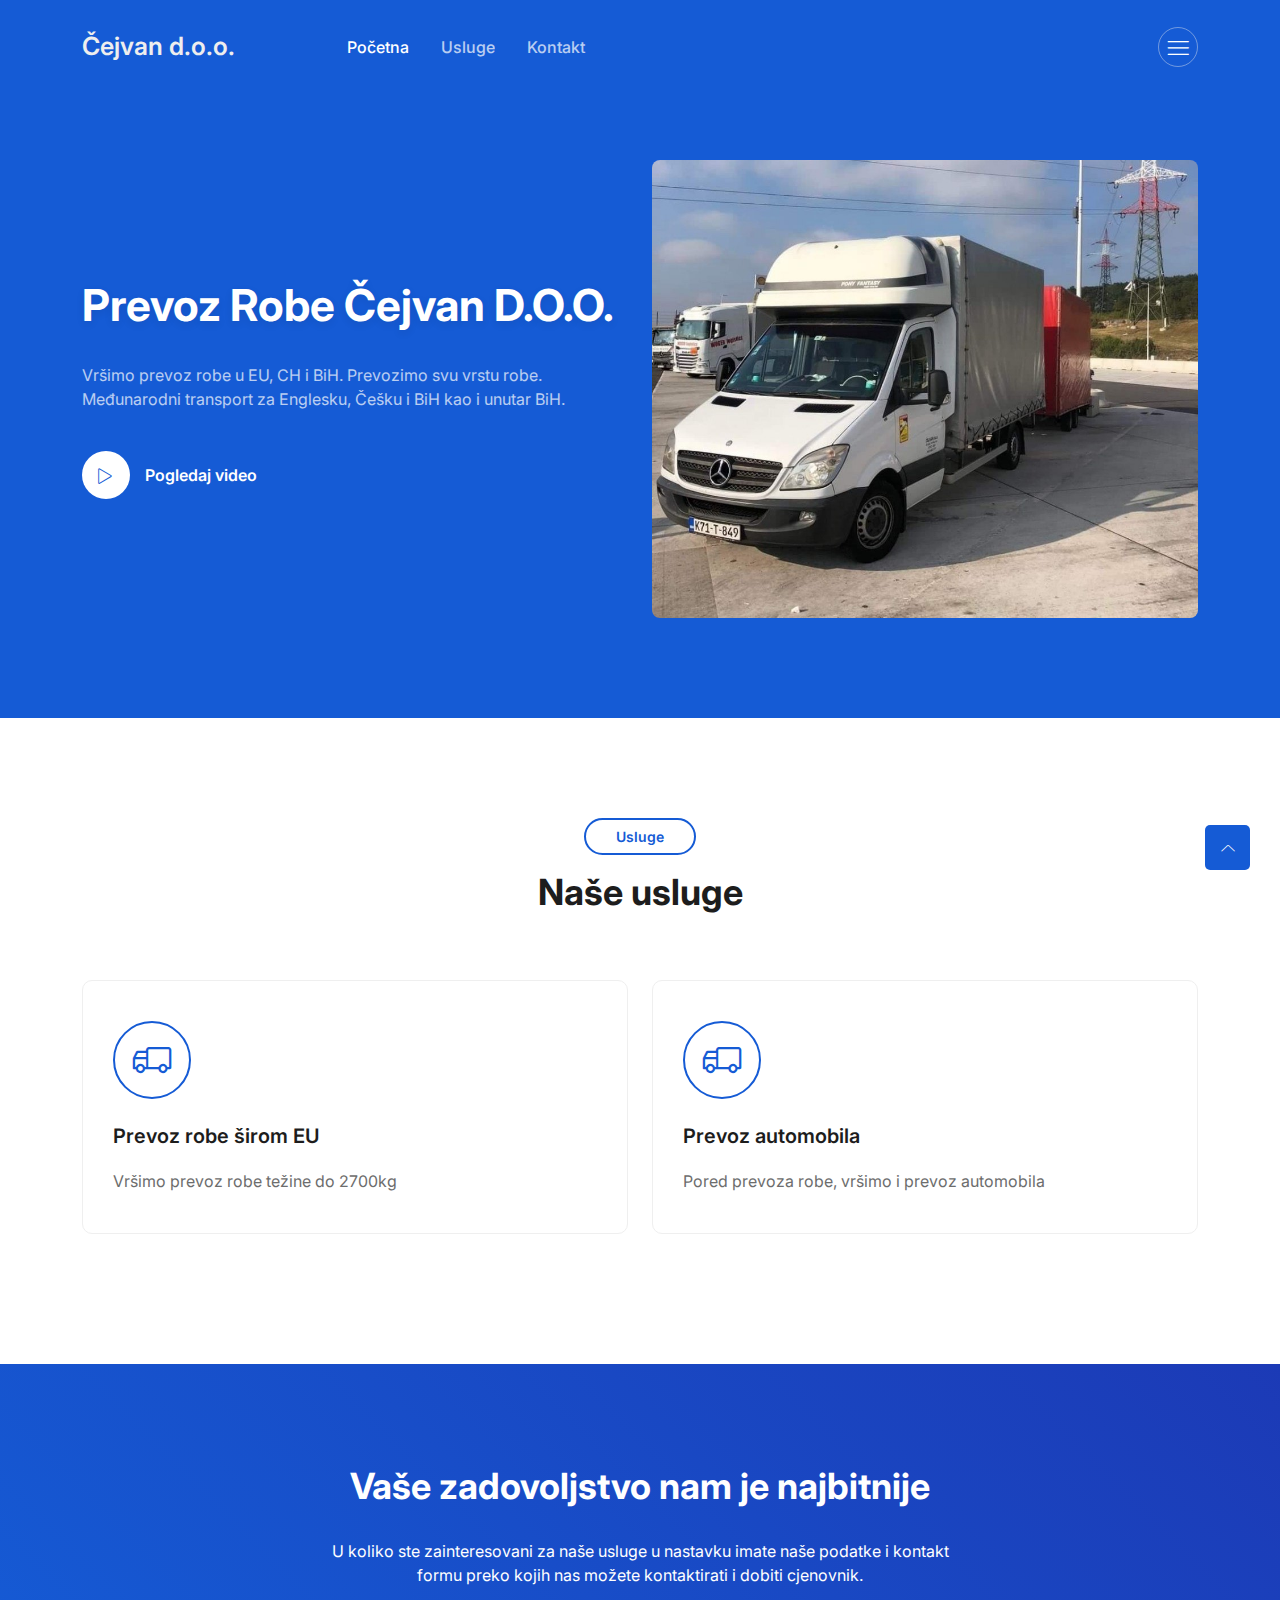
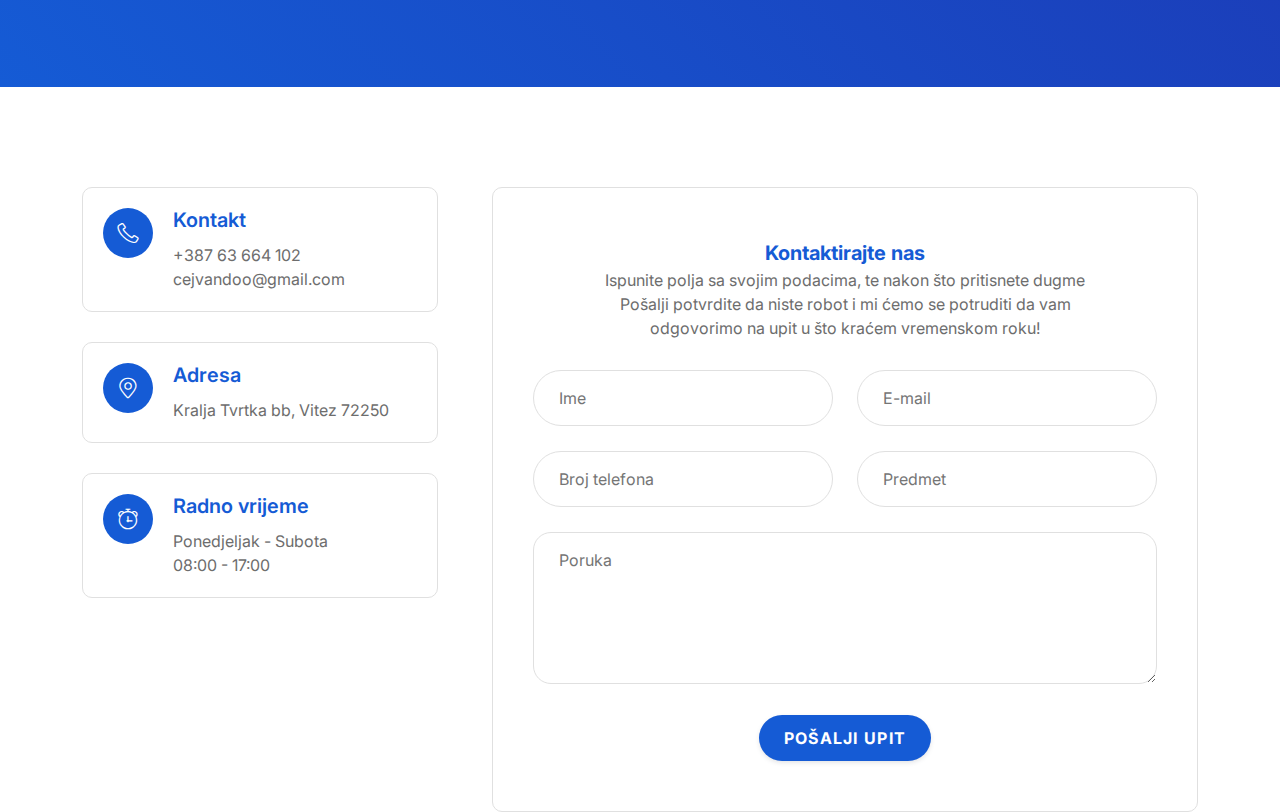
==== cejvandoo/index.html @ 3098b8bb "Cejvandoo" ====
<!DOCTYPE html>
<html lang="en">

<head>
  <!--====== Required meta tags ======-->
  <meta charset="utf-8" />
  <meta http-equiv="x-ua-compatible" content="ie=edge" />
  <meta name="description" content="" />
  <meta name="viewport" content="width=device-width, initial-scale=1, shrink-to-fit=no" />

  <!--====== Title ======-->
  <title>Čejvan d.o.o.</title>

  <!--====== Favicon Icon ======-->
  <link rel="shortcut icon" href="../assets/images/favicon.ico" type="image/svg" />

  <!--====== Bootstrap css ======-->
  <link rel="stylesheet" href="assets/css/bootstrap.min.css" />

  <!--====== Line Icons css ======-->
  <link rel="stylesheet" href="assets/css/lineicons.css" />

  <!--====== Tiny Slider css ======-->
  <link rel="stylesheet" href="assets/css/tiny-slider.css" />

  <!--====== gLightBox css ======-->
  <link rel="stylesheet" href="assets/css/glightbox.min.css" />

  <link rel="stylesheet" href="style.css" />
</head>

<body>

  <!--====== NAVBAR NINE PART START ======-->

  <section class="navbar-area navbar-nine">
    <div class="container">
      <div class="row">
        <div class="col-lg-12">
          <nav class="navbar navbar-expand-lg">
            <a class="navbar-brand" href="index.html">
              <h5>Čejvan d.o.o.</h5>
            </a>
            <button class="navbar-toggler" type="button" data-bs-toggle="collapse" data-bs-target="#navbarNine"
              aria-controls="navbarNine" aria-expanded="false" aria-label="Toggle navigation">
              <span class="toggler-icon"></span>
              <span class="toggler-icon"></span>
              <span class="toggler-icon"></span>
            </button>

            <div class="collapse navbar-collapse sub-menu-bar" id="navbarNine">
              <ul class="navbar-nav me-auto">
                <li class="nav-item">
                  <a class="page-scroll active" href="#hero-area">Početna</a>
                </li>
                <li class="nav-item">
                  <a class="page-scroll" href="#services">Usluge</a>
                </li>
                <li class="nav-item">
                  <a class="page-scroll" href="#contact">Kontakt</a>
                </li>
              </ul>
            </div>

            <div class="navbar-btn d-none d-lg-inline-block">
              <a class="menu-bar" href="#side-menu-left"><i class="lni lni-menu"></i></a>
            </div>
          </nav>
          <!-- navbar -->
        </div>
      </div>
      <!-- row -->
    </div>
    <!-- container -->
  </section>

  <!--====== NAVBAR NINE PART ENDS ======-->

  <!--====== SIDEBAR PART START ======-->

  <div class="sidebar-left">
    <div class="sidebar-close">
      <a class="close" href="#close"><i class="lni lni-close"></i></a>
    </div>
    <div class="sidebar-content">
      <div class="sidebar-logo">
        <a href="index.html"><h5>Čejvan d.o.o.</h5></a>
      </div>
      <p class="text">Vršimo prevoz robe u EU, CH i BiH. Prevozimo svu vrstu robe. Međunarodni transport za Englesku, Češku i BiH kao i unutar BiH.</p>
      <!-- logo -->
      <div class="sidebar-menu">
        <h5 class="menu-title">Brzi linkovi</h5>
        <ul>
          <li><a href="javascript:void(0)">O nama</a></li>
          <li><a href="javascript:void(0)">Kontakt</a></li>
        </ul>
      </div>
      <!-- menu -->
      <div class="sidebar-social align-items-center justify-content-center">
        <h5 class="social-title">Zapratite nas na</h5>
        <ul>
          <li>
            <a href="https://www.instagram.com/ac_prevoz.robe/" target="_blank"><i class="lni lni-instagram-original"></i></a>
          </li>
        </ul>
      </div>
      <!-- sidebar social -->
    </div>
    <!-- content -->
  </div>
  <div class="overlay-left"></div>

  <!--====== SIDEBAR PART ENDS ======-->

  <!-- Start header Area -->
  <section id="hero-area" class="header-area header-eight">
    <div class="container">
      <div class="row align-items-center">
        <div class="col-lg-6 col-md-12 col-12">
          <div class="header-content">
            <h1>Prevoz robe Čejvan d.o.o.</h1>
            <p>
              Vršimo prevoz robe u EU, CH i BiH. Prevozimo svu vrstu robe. Međunarodni transport za Englesku, Češku i BiH kao i unutar BiH.
            </p>
            <div class="button">
              <a href="https://www.youtube.com/watch?v=r44RKWyfcFw&fbclid=IwAR21beSJORalzmzokxDRcGfkZA1AtRTE__l5N4r09HcGS5Y6vOluyouM9EM"
                class="glightbox video-button">
                <span class="btn icon-btn rounded-full">
                  <i class="lni lni-play"></i>
                </span>
                <span class="text">Pogledaj video</span>
              </a>
            </div>
          </div>
        </div>
        <div class="col-lg-6 col-md-12 col-12">
          <div class="header-image">
            <img src="assets/images/header/hero-image.jpg" alt="#" />
          </div>
        </div>
      </div>
    </div>
  </section>
  <!-- End header Area -->

  <!-- ===== service-area start ===== -->
  <section id="services" class="services-area services-eight">
    <!--======  Start Section Title Five ======-->
    <div class="section-title-five">
      <div class="container">
        <div class="row">
          <div class="col-12">
            <div class="content">
              <h6>Usluge</h6>
              <h2 class="fw-bold">Naše usluge</h2>
            </div>
          </div>
        </div>
        <!-- row -->
      </div>
      <!-- container -->
    </div>
    <!--======  End Section Title Five ======-->
    <div class="container">
      <div class="row">
        <div class="col-lg-6 col-md-6">
          <div class="single-services">
            <div class="service-icon">
              <i class="lni lni-delivery"></i>
            </div>
            <div class="service-content">
              <h4>Prevoz robe širom EU</h4>
              <p>
                Vršimo prevoz robe težine do 2700kg
              </p>
            </div>
          </div>
        </div>
        <div class="col-lg-6 col-md-6">
          <div class="single-services">
            <div class="service-icon">
              <i class="lni lni-delivery"></i>
            </div>
            <div class="service-content">
              <h4>Prevoz automobila</h4>
              <p>
                Pored prevoza robe, vršimo i prevoz automobila
              </p>
            </div>
          </div>
        </div>
      </div>
    </div>
  </section>
  <!-- ===== service-area end ===== -->


  

  <!-- Start Cta Area -->
  <section id="call-action" class="call-action">
    <div class="container">
      <div class="row justify-content-center">
        <div class="col-xxl-6 col-xl-7 col-lg-8 col-md-9">
          <div class="inner-content">
            <h2>Vaše zadovoljstvo nam je najbitnije</h2>
            <p>
              U koliko ste zainteresovani za naše usluge u nastavku imate naše podatke i kontakt formu preko kojih nas možete kontaktirati i dobiti cjenovnik.
            </p>
          </div>
        </div>
      </div>
    </div>
  </section>
  <!-- End Cta Area -->

  <!-- ========================= contact-section start ========================= -->
  <section id="contact" class="contact-section">
    <div class="container">
      <div class="row">
        <div class="col-xl-4">
          <div class="contact-item-wrapper">
            <div class="row">
              <div class="col-12 col-md-6 col-xl-12">
                <div class="contact-item">
                  <div class="contact-icon">
                    <i class="lni lni-phone"></i>
                  </div>
                  <div class="contact-content">
                    <h4>Kontakt</h4>
                    <p>+387 63 664 102</p>
                    <p>cejvandoo@gmail.com</p>
                  </div>
                </div>
              </div>
              <div class="col-12 col-md-6 col-xl-12">
                <div class="contact-item">
                  <div class="contact-icon">
                    <i class="lni lni-map-marker"></i>
                  </div>
                  <div class="contact-content">
                    <h4>Adresa</h4>
                    <p>Kralja Tvrtka bb, Vitez 72250</p>
                  </div>
                </div>
              </div>
              <div class="col-12 col-md-6 col-xl-12">
                <div class="contact-item">
                  <div class="contact-icon">
                    <i class="lni lni-alarm-clock"></i>
                  </div>
                  <div class="contact-content">
                    <h4>Radno vrijeme</h4>
                    <p>Ponedjeljak - Subota</p>
                    <p>08:00 - 17:00</p>
                  </div>
                </div>
              </div>
            </div>
          </div>
        </div>
        <div class="col-xl-8">
          <div class="contact-form-wrapper">
            <div class="row">
              <div class="col-xl-10 col-lg-8 mx-auto">
                <div class="section-title text-center">
                  <span> Kontaktirajte nas </span>
                  <p>
                    Ispunite polja sa svojim podacima, te nakon što pritisnete dugme Pošalji potvrdite da niste robot i mi ćemo se potruditi da vam odgovorimo na upit u što kraćem vremenskom roku!
                  </p>
                </div>
              </div>
            </div>
            <form action="https://formsubmit.co/983ab5e3028e8386e00c2a982f22e853" method="POST" class="contact-form">
              <div class="row">
                <div class="col-md-6">
                  <input type="text" name="name" id="name" placeholder="Ime" required />
                </div>
                <div class="col-md-6">
                  <input type="email" name="email" id="email" placeholder="E-mail" required />
                </div>
              </div>
              <div class="row">
                <div class="col-md-6">
                  <input type="text" name="phone" id="phone" placeholder="Broj telefona" required />
                </div>
                <div class="col-md-6">
                  <input type="text" name="subject" id="email" placeholder="Predmet" required />
                </div>
              </div>
              <div class="row">
                <div class="col-12">
                  <textarea name="message" id="message" placeholder="Poruka" rows="5"></textarea>
                </div>
              </div>
              <div class="row">
                <div class="col-12">
                  <div class="button text-center rounded-buttons">
                    <button type="submit" class="btn primary-btn rounded-full">
                      Pošalji upit
                    </button>
                  </div>
                </div>
              </div>
            </form>
          </div>
        </div>
      </div>
    </div>
  </section>
  <!-- ========================= contact-section end ========================= -->

  <!-- ========================= map-section end ========================= -->
  <section class="map-section map-style-9">
    <div class="map-container">
      <object style="border:0; height: 500px; width: 100%;"
        data="https://www.google.com/maps/embed?pb=!1m18!1m12!1m3!1d2862.5549731107235!2d17.789233215476276!3d44.15441977910735!2m3!1f0!2f0!3f0!3m2!1i1024!2i768!4f13.1!3m3!1m2!1s0x475f032f245ab307%3A0xf667c0c61ab6cba9!2sKralja%20Tvrtka%2C%20Vitez!5e0!3m2!1sbs!2sba!4v1673797426252!5m2!1sbs!2sba"></object>
    </div>
    </div>
  </section>
  <!-- ========================= map-section end ========================= -->

  

	

  <a href="#" class="scroll-top btn-hover">
    <i class="lni lni-chevron-up"></i>
  </a>

  <!--====== js ======-->
  <script src="assets/js/bootstrap.bundle.min.js"></script>
  <script src="assets/js/glightbox.min.js"></script>
  <script src="assets/js/main.js"></script>
  <script src="assets/js/tiny-slider.js"></script>

  <script>

    //===== close navbar-collapse when a  clicked
    let navbarTogglerNine = document.querySelector(
      ".navbar-nine .navbar-toggler"
    );
    navbarTogglerNine.addEventListener("click", function () {
      navbarTogglerNine.classList.toggle("active");
    });

    // ==== left sidebar toggle
    let sidebarLeft = document.querySelector(".sidebar-left");
    let overlayLeft = document.querySelector(".overlay-left");
    let sidebarClose = document.querySelector(".sidebar-close .close");

    overlayLeft.addEventListener("click", function () {
      sidebarLeft.classList.toggle("open");
      overlayLeft.classList.toggle("open");
    });
    sidebarClose.addEventListener("click", function () {
      sidebarLeft.classList.remove("open");
      overlayLeft.classList.remove("open");
    });

    // ===== navbar nine sideMenu
    let sideMenuLeftNine = document.querySelector(".navbar-nine .menu-bar");

    sideMenuLeftNine.addEventListener("click", function () {
      sidebarLeft.classList.add("open");
      overlayLeft.classList.add("open");
    });

    //========= glightbox
    GLightbox({
      'href': 'https://www.youtube.com/watch?v=VBwgScrkOQI',
      'type': 'video',
      'source': 'youtube', //vimeo, youtube or local
      'width': 900,
      'autoplayVideos': true,
    });

  </script>
</body>

</html>
---- cejvandoo/assets/css/tiny-slider.css ----
.tns-outer{padding:0 !important}.tns-outer [hidden]{display:none !important}.tns-outer [aria-controls],.tns-outer [data-action]{cursor:pointer}.tns-slider{-webkit-transition:all 0s;-moz-transition:all 0s;transition:all 0s}.tns-slider>.tns-item{-webkit-box-sizing:border-box;-moz-box-sizing:border-box;box-sizing:border-box}.tns-horizontal.tns-subpixel{white-space:nowrap}.tns-horizontal.tns-subpixel>.tns-item{display:inline-block;vertical-align:top;white-space:normal}.tns-horizontal.tns-no-subpixel:after{content:'';display:table;clear:both}.tns-horizontal.tns-no-subpixel>.tns-item{float:left}.tns-horizontal.tns-carousel.tns-no-subpixel>.tns-item{margin-right:-100%}.tns-no-calc{position:relative;left:0}.tns-gallery{position:relative;left:0;min-height:1px}.tns-gallery>.tns-item{position:absolute;left:-100%;-webkit-transition:transform 0s, opacity 0s;-moz-transition:transform 0s, opacity 0s;transition:transform 0s, opacity 0s}.tns-gallery>.tns-slide-active{position:relative;left:auto !important}.tns-gallery>.tns-moving{-webkit-transition:all 0.25s;-moz-transition:all 0.25s;transition:all 0.25s}.tns-autowidth{display:inline-block}.tns-lazy-img{-webkit-transition:opacity 0.6s;-moz-transition:opacity 0.6s;transition:opacity 0.6s;opacity:0.6}.tns-lazy-img.tns-complete{opacity:1}.tns-ah{-webkit-transition:height 0s;-moz-transition:height 0s;transition:height 0s}.tns-ovh{overflow:hidden}.tns-visually-hidden{position:absolute;left:-10000em}.tns-transparent{opacity:0;visibility:hidden}.tns-fadeIn{opacity:1;filter:alpha(opacity=100);z-index:0}.tns-normal,.tns-fadeOut{opacity:0;filter:alpha(opacity=0);z-index:-1}.tns-vpfix{white-space:nowrap}.tns-vpfix>div,.tns-vpfix>li{display:inline-block}.tns-t-subp2{margin:0 auto;width:310px;position:relative;height:10px;overflow:hidden}.tns-t-ct{width:2333.3333333%;width:-webkit-calc(100% * 70 / 3);width:-moz-calc(100% * 70 / 3);width:calc(100% * 70 / 3);position:absolute;right:0}.tns-t-ct:after{content:'';display:table;clear:both}.tns-t-ct>div{width:1.4285714%;width:-webkit-calc(100% / 70);width:-moz-calc(100% / 70);width:calc(100% / 70);height:10px;float:left}

/*# sourceMappingURL=sourcemaps/tiny-slider.css.map */
---- cejvandoo/style.css ----
@import url("https://fonts.googleapis.com/css2?family=Inter:wght@200;300;400;500;600;700;800;900&display=swap");
/*===========================
  COMMON css 
===========================*/
:root {
  --font-family: "Inter", sans-serif;
  --primary: #155bd5;
  --primary-dark: #1c3ab6;
  --primary-light: #e2f1ff;
  --accent: #00d4d7;
  --accent-dark: #00bac1;
  --accent-light: #dff9f8;
  --success: #13d527;
  --success-dark: #00ae11;
  --success-light: #eafbe7;
  --secondary: #8f15d5;
  --secondary-dark: #6013c7;
  --secondary-light: #f4e5fa;
  --info: #15b2d5;
  --info-dark: #0f8ca8;
  --info-light: #e0f5fa;
  --caution: #dbbb25;
  --caution-dark: #d58f15;
  --caution-light: #fbf9e4;
  --error: #e6185e;
  --error-dark: #bf1257;
  --error-light: #fce4eb;
  --black: #1d1d1d;
  --dark-1: #2d2d2d;
  --dark-2: #4d4d4d;
  --dark-3: #6d6d6d;
  --gray-1: #8d8d8d;
  --gray-2: #adadad;
  --gray-3: #cdcdcd;
  --gray-4: #e0e0e0;
  --light-1: #efefef;
  --light-2: #f5f5f5;
  --light-3: #fafafa;
  --white: #ffffff;
  --gradient-1: linear-gradient(180deg, #155bd5 0%, #1c3ab6 100%);
  --gradient-2: linear-gradient(180deg, #155bd5 13.02%, #00d4d7 85.42%);
  --gradient-3: linear-gradient(180deg, #155bd5 0%, #8f15d5 100%);
  --gradient-4: linear-gradient(180deg, #155bd5 0%, #13d527 100%);
  --gradient-5: linear-gradient(180deg, #155bd5 0%, #15bbd5 100%);
  --gradient-6: linear-gradient(180deg, #155bd5 0%, #dbbb25 100%);
  --gradient-7: linear-gradient(180deg, #155bd5 0%, #e6185e 100%);
  --gradient-8: linear-gradient(180deg, #1c3ab6 0%, #00bac1 100%);
  --gradient-9: linear-gradient(180deg, #00d4d7 13.02%, #155bd5 85.42%);
  --shadow-1: 0px 0px 1px rgba(40, 41, 61, 0.08),
    0px 0.5px 2px rgba(96, 97, 112, 0.16);
  --shadow-2: 0px 0px 1px rgba(40, 41, 61, 0.04),
    0px 2px 4px rgba(96, 97, 112, 0.16);
  --shadow-3: 0px 0px 2px rgba(40, 41, 61, 0.04),
    0px 4px 8px rgba(96, 97, 112, 0.16);
  --shadow-4: 0px 2px 4px rgba(40, 41, 61, 0.04),
    0px 8px 16px rgba(96, 97, 112, 0.16);
  --shadow-5: 0px 2px 8px rgba(40, 41, 61, 0.04),
    0px 16px 24px rgba(96, 97, 112, 0.16);
  --shadow-6: 0px 2px 8px rgba(40, 41, 61, 0.08),
    0px 20px 32px rgba(96, 97, 112, 0.24);
}

body {
  font-family: var(--font-family);
  color: var(--black);
  font-size: 16px;
}
@media (max-width: 991px) {
  body {
    font-size: 14px;
  }
}

img {
  max-width: 100%;
}

a {
  display: inline-block;
}

a,
button,
a:hover,
a:focus,
input:focus,
textarea:focus,
button:focus {
  text-decoration: none;
  outline: none;
}

ul,
ol {
  margin: 0px;
  padding: 0px;
  list-style-type: none;
}

h1,
h2,
h3,
h4,
h5,
h6 {
  font-weight: 600;
  color: var(--black);
  margin: 0px;
}

h1,
.h1 {
  font-size: 2.75em;
  line-height: 1.25;
}

h2,
.h2 {
  font-size: 2.25em;
  line-height: 1.25;
}

h3,
.h3 {
  font-size: 1.75em;
  line-height: 1.25;
}

h4,
.h4 {
  font-size: 1.5em;
  line-height: 1.25;
}

h5,
.h5 {
  font-size: 1.25em;
  line-height: 1.25;
}

h6,
.h6 {
  font-size: 0.875em;
  line-height: 1.25;
}

.display-1 {
  font-size: 5.5em;
  line-height: 1.25;
}

.display-2 {
  font-size: 4.75em;
  line-height: 1.25;
}

.display-3 {
  font-size: 4em;
  line-height: 1.25;
}

.display-4 {
  font-size: 3.25em;
  line-height: 1.25;
}

p {
  font-size: 1em;
  font-weight: 400;
  line-height: 1.5;
  color: var(--dark-3);
  margin: 0px;
}

.text-small {
  font-size: 0.875em;
  line-height: 1.5;
}

.text-lg {
  font-size: 1.15em;
  line-height: 1.5;
}

.bg_cover {
  background-repeat: no-repeat;
  background-size: cover;
  background-position: center;
}

@media (max-width: 767px) {
  .container {
    padding-left: 20px;
    padding-right: 20px;
  }
}

.btn {
  font-weight: bold;
  font-size: 16px;
  line-height: 20px;
  text-align: center;
  letter-spacing: 0.08em;
  text-transform: uppercase;
  padding: 12px 24px;
  border-radius: 4px;
  border: 1px solid transparent;
}
.btn:hover {
  color: inherit;
}
.btn:focus {
  box-shadow: none;
  outline: none;
}
.btn.btn-lg {
  font-size: 1.15em;
  padding: 16px 24px;
}
.btn.btn-sm {
  padding: 8px 16px;
}
.btn.square {
  border-radius: 0px;
}
.btn.semi-rounded {
  border-radius: 12px;
}
.btn.rounded-full {
  border-radius: 50px;
}
.btn.icon-left span,
.btn.icon-left i {
  margin-right: 8px;
}
.btn.icon-right span,
.btn.icon-right i {
  margin-left: 8px;
}
.btn.icon-btn {
  width: 48px;
  height: 48px;
  padding: 0;
  line-height: 48px;
}
.btn.icon-btn.btn-lg {
  width: 56px;
  height: 56px;
  line-height: 56px;
}
.btn.icon-btn.btn-sm {
  width: 40px;
  height: 40px;
  line-height: 40px;
}


/* ===== Buttons Css ===== */
.primary-btn {
  background: var(--primary);
  color: var(--white);
  box-shadow: var(--shadow-2);
}
.active.primary-btn, .primary-btn:hover, .primary-btn:focus {
  background: var(--primary-dark);
  color: var(--white);
  box-shadow: var(--shadow-4);
}
.deactive.primary-btn {
  background: var(--gray-4);
  color: var(--dark-3);
  pointer-events: none;
}

.primary-btn-outline {
  border-color: var(--primary);
  color: var(--primary);
}
.active.primary-btn-outline, .primary-btn-outline:hover, .primary-btn-outline:focus {
  background: var(--primary-dark);
  color: var(--white);
}
.deactive.primary-btn-outline {
  color: var(--dark-3);
  border-color: var(--gray-4);
  pointer-events: none;
}


/* One Click Scrool Top Button*/
.scroll-top {
  width: 45px;
  height: 45px;
  line-height: 45px;
  background: var(--primary);
  display: -webkit-box;
  display: -ms-flexbox;
  display: flex;
  -webkit-box-pack: center;
      -ms-flex-pack: center;
          justify-content: center;
  -webkit-box-align: center;
      -ms-flex-align: center;
          align-items: center;
  font-size: 14px;
  color: #fff !important;
  border-radius: 0;
  position: fixed;
  bottom: 30px;
  right: 30px;
  z-index: 9;
  cursor: pointer;
  -webkit-transition: all .3s ease-out 0s;
  transition: all .3s ease-out 0s;
  border-radius: 5px;
}

.scroll-top:hover {
  -webkit-box-shadow: 0 1rem 3rem rgba(35, 38, 45, 0.15) !important;
  box-shadow: 0 1rem 3rem rgba(35, 38, 45, 0.15) !important;
  -webkit-transform: translate3d(0, -5px, 0);
  transform: translate3d(0, -5px, 0);
  background-color: var(--dark-1);
}

/*===========================
  Section Title Five CSS
===========================*/
.section-title-five {
  text-align: center;
  max-width: 550px;
  margin: auto;
  margin-bottom: 50px;
  position: relative;
  z-index: 5;
}
@media only screen and (min-width: 768px) and (max-width: 991px) {
  .section-title-five {
    margin-bottom: 45px;
  }
}
@media (max-width: 767px) {
  .section-title-five {
    margin-bottom: 35px;
  }
}
.section-title-five h6 {
  font-weight: 600;
  display: inline-block;
  margin-bottom: 15px;
  color: var(--primary);
  border: 2px solid var(--primary);
  border-radius: 30px;
  padding: 8px 30px;
}
.section-title-five h2 {
  margin-bottom: 15px;
}
@media only screen and (min-width: 768px) and (max-width: 991px) {
  .section-title-five h2 {
    font-size: 2rem;
    line-height: 2.8rem;
  }
}
@media (max-width: 767px) {
  .section-title-five h2 {
    font-size: 1.5rem;
    line-height: 1.9rem;
  }
}
.section-title-five p {
  color: var(--dark-3);
}

.made-in-ayroui{
  position: fixed;
  left: 5px;
  bottom: 5px;
  z-index: 999;
  -webkit-transition: all 0.4s ease;
  -moz-transition: all 0.4s ease;
  transition: all 0.4s ease;
}
.made-in-ayroui:hover{
  transform: translateY(-5px);
}


/*===========================
  NAVBAR css 
===========================*/
.navbar-toggler:focus {
  box-shadow: none;
}

.mb-100 {
  margin-bottom: 100px;
}

/*===== NAVBAR NINE =====*/
.navbar-area.navbar-nine {
  background: var(--primary);
  padding: 10px 0;
  position: absolute;
  left: 0;
  top: 0;
  width: 100%;
  z-index: 9;
}
.sticky {
  position: fixed !important;
  z-index:99 !important;
  -webkit-transition: all 0.3s ease-out 0s;
  transition: all 0.3s ease-out 0s;
  top: 0;
  width: 100%;
}
@media only screen and (min-width: 768px) and (max-width: 991px), (max-width: 767px) {
  .navbar-area.navbar-nine {
    padding: 10px 0;
  }
}
.navbar-area.navbar-nine .navbar-brand h5{
  margin: 0;
  color:rgba(238, 238, 238, 1)
  
}
.navbar-area.navbar-nine .navbar {
  position: relative;
  padding: 0;
}
.navbar-area.navbar-nine .navbar .navbar-toggler .toggler-icon {
  width: 30px;
  height: 2px;
  background-color: var(--white);
  margin: 5px 0;
  display: block;
  position: relative;
  -webkit-transition: all 0.3s ease-out 0s;
  -moz-transition: all 0.3s ease-out 0s;
  -ms-transition: all 0.3s ease-out 0s;
  -o-transition: all 0.3s ease-out 0s;
  transition: all 0.3s ease-out 0s;
}
.navbar-area.navbar-nine .navbar .navbar-toggler.active .toggler-icon:nth-of-type(1) {
  -webkit-transform: rotate(45deg);
  -moz-transform: rotate(45deg);
  -ms-transform: rotate(45deg);
  -o-transform: rotate(45deg);
  transform: rotate(45deg);
  top: 7px;
}
.navbar-area.navbar-nine .navbar .navbar-toggler.active .toggler-icon:nth-of-type(2) {
  opacity: 0;
}
.navbar-area.navbar-nine .navbar .navbar-toggler.active .toggler-icon:nth-of-type(3) {
  -webkit-transform: rotate(135deg);
  -moz-transform: rotate(135deg);
  -ms-transform: rotate(135deg);
  -o-transform: rotate(135deg);
  transform: rotate(135deg);
  top: -7px;
}
@media only screen and (min-width: 768px) and (max-width: 991px), (max-width: 767px) {
  .navbar-area.navbar-nine .navbar .navbar-collapse {
    position: absolute;
    top: 116%;
    left: 0;
    width: 100%;
    background-color: var(--primary);
    z-index: 8;
    padding: 10px 16px;
  }
}
@media only screen and (min-width: 1200px) and (max-width: 1399px), only screen and (min-width: 1400px) {
  .navbar-area.navbar-nine .navbar .navbar-nav {
    margin-left: 80px;
  }
}
@media only screen and (min-width: 768px) and (max-width: 991px), (max-width: 767px) {
  .navbar-area.navbar-nine .navbar .navbar-nav {
    margin-right: 0;
  }
}
.navbar-area.navbar-nine .navbar .navbar-nav .nav-item {
  position: relative;
}
.navbar-area.navbar-nine .navbar .navbar-nav .nav-item a {
  display: flex;
  align-items: center;
  padding: 11px 16px;
  color: var(--white);
  text-transform: capitalize;
  position: relative;
  border-radius: 5px;
  font-weight: 500;
  -webkit-transition: all 0.3s ease-out 0s;
  -moz-transition: all 0.3s ease-out 0s;
  -ms-transition: all 0.3s ease-out 0s;
  -o-transition: all 0.3s ease-out 0s;
  transition: all 0.3s ease-out 0s;
  margin: 14px 0;
  opacity: 0.7;
}
.navbar-area.navbar-nine .navbar .navbar-nav .nav-item a:hover {
  opacity: 1;
}
@media only screen and (min-width: 768px) and (max-width: 991px), (max-width: 767px) {
  .navbar-area.navbar-nine .navbar .navbar-nav .nav-item a {
    padding: 10px 0;
    display: block;
    border: 0;
    margin: 0;
  }
}
.navbar-area.navbar-nine .navbar .navbar-nav .nav-item a.active {
  opacity: 1;
}
.navbar-area.navbar-nine .navbar .navbar-nav .nav-item a i {
  font-size: 12px;
  font-weight: 700;
  padding-left: 7px;
  -webkit-transition: all 0.3s ease-out 0s;
  -moz-transition: all 0.3s ease-out 0s;
  -ms-transition: all 0.3s ease-out 0s;
  -o-transition: all 0.3s ease-out 0s;
  transition: all 0.3s ease-out 0s;
}
@media only screen and (min-width: 768px) and (max-width: 991px), (max-width: 767px) {
  .navbar-area.navbar-nine .navbar .navbar-nav .nav-item a i {
    position: relative;
    top: -5px;
  }
}
.navbar-area.navbar-nine .navbar .navbar-nav .nav-item .sub-menu {
  position: absolute;
  left: 0;
  top: 130%;
  width: 230px;
  background-color: var(--white);
  border-radius: 5px;
  opacity: 0;
  visibility: hidden;
  -webkit-transition: all 0.3s ease-out 0s;
  -moz-transition: all 0.3s ease-out 0s;
  -ms-transition: all 0.3s ease-out 0s;
  -o-transition: all 0.3s ease-out 0s;
  transition: all 0.3s ease-out 0s;
  z-index: 99;
  box-shadow: 0 2px 6px 0 rgba(0, 0, 0, 0.16);
  padding: 10px;
}
@media only screen and (min-width: 768px) and (max-width: 991px), (max-width: 767px) {
  .navbar-area.navbar-nine .navbar .navbar-nav .nav-item .sub-menu {
    position: relative !important;
    width: 100% !important;
    left: 0 !important;
    top: auto !important;
    opacity: 1 !important;
    visibility: visible !important;
    right: auto;
    -webkit-transform: translateX(0%);
    -moz-transform: translateX(0%);
    -ms-transform: translateX(0%);
    -o-transform: translateX(0%);
    transform: translateX(0%);
    -webkit-transition: all none ease-out 0s;
    -moz-transition: all none ease-out 0s;
    -ms-transition: all none ease-out 0s;
    -o-transition: all none ease-out 0s;
    transition: all none ease-out 0s;
    box-shadow: none;
    text-align: left;
    border-top: 0;
    height: 0;
  }
}
.navbar-area.navbar-nine .navbar .navbar-nav .nav-item .sub-menu.collapse:not(.show) {
  height: auto;
  display: block;
}
@media only screen and (min-width: 768px) and (max-width: 991px), (max-width: 767px) {
  .navbar-area.navbar-nine .navbar .navbar-nav .nav-item .sub-menu.collapse:not(.show) {
    height: 0;
    display: none;
  }
}
@media only screen and (min-width: 768px) and (max-width: 991px), (max-width: 767px) {
  .navbar-area.navbar-nine .navbar .navbar-nav .nav-item .sub-menu.show {
    height: auto;
  }
}
.navbar-area.navbar-nine .navbar .navbar-nav .nav-item .sub-menu li {
  position: relative;
}
.navbar-area.navbar-nine .navbar .navbar-nav .nav-item .sub-menu li .sub-nav-toggler {
  color: var(--black);
  -webkit-transition: all 0.3s ease-out 0s;
  -moz-transition: all 0.3s ease-out 0s;
  -ms-transition: all 0.3s ease-out 0s;
  -o-transition: all 0.3s ease-out 0s;
  transition: all 0.3s ease-out 0s;
}
.navbar-area.navbar-nine .navbar .navbar-nav .nav-item .sub-menu li a {
  display: flex;
  align-items: center;
  justify-content: space-between;
  padding: 8px 16px;
  position: relative;
  color: var(--dark-2);
  -webkit-transition: all 0.3s ease-out 0s;
  -moz-transition: all 0.3s ease-out 0s;
  -ms-transition: all 0.3s ease-out 0s;
  -o-transition: all 0.3s ease-out 0s;
  transition: all 0.3s ease-out 0s;
  border-radius: 0;
  margin: 0 0;
  z-index: 5;
  opacity: 1;
}
.navbar-area.navbar-nine .navbar .navbar-nav .nav-item .sub-menu li a i {
  font-weight: 700;
  font-size: 12px;
}
@media only screen and (min-width: 768px) and (max-width: 991px), (max-width: 767px) {
  .navbar-area.navbar-nine .navbar .navbar-nav .nav-item .sub-menu li a i {
    display: none;
  }
}
.navbar-area.navbar-nine .navbar .navbar-nav .nav-item .sub-menu li a .sub-nav-toggler i {
  display: inline-block;
}
.navbar-area.navbar-nine .navbar .navbar-nav .nav-item .sub-menu li .sub-menu {
  right: auto;
  left: 100%;
  top: 0;
  opacity: 0;
  visibility: hidden;
  -webkit-transition: all 0.3s ease-out 0s;
  -moz-transition: all 0.3s ease-out 0s;
  -ms-transition: all 0.3s ease-out 0s;
  -o-transition: all 0.3s ease-out 0s;
  transition: all 0.3s ease-out 0s;
}
@media only screen and (min-width: 1200px) and (max-width: 1399px), only screen and (min-width: 1400px) {
  .navbar-area.navbar-nine .navbar .navbar-nav .nav-item .sub-menu li .sub-menu {
    margin-left: 10px;
  }
}
@media only screen and (min-width: 768px) and (max-width: 991px) {
  .navbar-area.navbar-nine .navbar .navbar-nav .nav-item .sub-menu li .sub-menu {
    padding-left: 30px;
  }
}
@media (max-width: 767px) {
  .navbar-area.navbar-nine .navbar .navbar-nav .nav-item .sub-menu li .sub-menu {
    padding-left: 30px;
  }
}
@media only screen and (min-width: 768px) and (max-width: 991px), (max-width: 767px) {
  .navbar-area.navbar-nine .navbar .navbar-nav .nav-item .sub-menu li .sub-menu.show {
    visibility: visible;
    height: auto;
    position: relative;
  }
}
.navbar-area.navbar-nine .navbar .navbar-nav .nav-item .sub-menu li:hover .sub-menu {
  opacity: 1;
  visibility: visible;
}
.navbar-area.navbar-nine .navbar .navbar-nav .nav-item .sub-menu li:hover .sub-nav-toggler {
  color: var(--white);
}
@media only screen and (min-width: 768px) and (max-width: 991px), (max-width: 767px) {
  .navbar-area.navbar-nine .navbar .navbar-nav .nav-item .sub-menu li:hover .sub-nav-toggler {
    color: var(--primary);
  }
}
.navbar-area.navbar-nine .navbar .navbar-nav .nav-item .sub-menu li:hover > a {
  color: var(--primary);
  padding-left: 22px;
}
.navbar-area.navbar-nine .navbar .navbar-nav .nav-item .sub-menu li:hover > a i {
  color: var(--primary);
}
@media only screen and (min-width: 768px) and (max-width: 991px), (max-width: 767px) {
  .navbar-area.navbar-nine .navbar .navbar-nav .nav-item .sub-menu li:hover > a {
    color: var(--primary);
  }
}
.navbar-area.navbar-nine .navbar .navbar-nav .nav-item .sub-menu li:hover > a::after {
  opacity: 1;
}
.navbar-area.navbar-nine .navbar .navbar-nav .nav-item .sub-menu li:hover > a::before {
  opacity: 1;
}
.navbar-area.navbar-nine .navbar .navbar-nav .nav-item:hover .sub-menu {
  opacity: 1;
  visibility: visible;
  top: 115%;
}
@media only screen and (min-width: 768px) and (max-width: 991px), (max-width: 767px) {
  .navbar-area.navbar-nine .navbar .navbar-nav .nav-item .sub-nav-toggler {
    display: inline-block;
    position: absolute;
    top: 0;
    right: 0;
    padding: 10px 14px;
    font-size: 16px;
    background: none;
    border: 0;
    color: var(--white);
  }
}
.navbar-area.navbar-nine .navbar .navbar-btn {
  margin-top: 6px;
}
@media only screen and (min-width: 768px) and (max-width: 991px) {
  .navbar-area.navbar-nine .navbar .navbar-btn {
    position: absolute;
    right: 70px;
    top: 7px;
  }
}
@media (max-width: 767px) {
  .navbar-area.navbar-nine .navbar .navbar-btn {
    position: absolute;
    right: 60px;
    top: 7px;
  }
}
.navbar-area.navbar-nine .navbar .navbar-btn .menu-bar {
  font-size: 22px;
  position: relative;
  overflow: hidden;
  color: var(--white);
  height: 40px;
  width: 40px;
  line-height: 40px;
  text-align: center;
  border: 1px solid rgba(238, 238, 238, 0.425);
  border-radius: 50%;
  -webkit-transition: all 0.3s ease-out 0s;
  -moz-transition: all 0.3s ease-out 0s;
  -ms-transition: all 0.3s ease-out 0s;
  -o-transition: all 0.3s ease-out 0s;
  transition: all 0.3s ease-out 0s;
}
.navbar-area.navbar-nine .navbar .navbar-btn .menu-bar:hover {
  border-color: transparent;
  color: var(--primary);
  background-color: var(--white);
}

/*===== SIDEBAR ONE =====*/
.sidebar-left {
  position: fixed;
  top: 0;
  right: 0;
  background-color: var(--white);
  height: 100%;
  width: 350px;
  padding-top: 80px;
  z-index: 999;
  -webkit-transform: translateX(100%);
  -moz-transform: translateX(100%);
  -ms-transform: translateX(100%);
  -o-transform: translateX(100%);
  transform: translateX(100%);
  transition: all 0.4s ease-in-out;
  text-align: left;
}
.sidebar-left.open {
  -webkit-transform: translateX(0);
  -moz-transform: translateX(0);
  -ms-transform: translateX(0);
  -o-transform: translateX(0);
  transform: translateX(0);
}
@media (max-width: 767px) {
  .sidebar-left {
    width: 250px;
  }
}
.sidebar-left .sidebar-close {
  position: absolute;
  top: 30px;
  right: 30px;
}
.sidebar-left .sidebar-close .close {
  font-size: 18px;
  color: var(--black);
  -webkit-transition: all 0.2s ease-out 0s;
  -moz-transition: all 0.2s ease-out 0s;
  -ms-transition: all 0.2s ease-out 0s;
  -o-transition: all 0.2s ease-out 0s;
  transition: all 0.2s ease-out 0s;
}
.sidebar-left .sidebar-close .close:hover {
  -webkit-transform: rotate(90deg);
  -moz-transform: rotate(90deg);
  -ms-transform: rotate(90deg);
  -o-transform: rotate(90deg);
  transform: rotate(90deg);
}
.sidebar-left .sidebar-content {
  padding: 0px 30px;
}
.sidebar-left .sidebar-content .sidebar-menu {
  margin-top: 30px;
}
.sidebar-left .sidebar-content .sidebar-menu .menu-title {
  font-size: 18px;
  font-weight: 600;
}
.sidebar-left .sidebar-content .sidebar-menu ul {
  margin-top: 15px;
}
.sidebar-left .sidebar-content .sidebar-menu ul li a {
  font-size: 16px;
  line-height: 24px;
  font-weight: 500;
  padding: 8px 0;
  color: var(--dark-3);
  text-transform: capitalize;
  position: relative;
  border-radius: 5px;
  -webkit-transition: all 0.3s ease-out 0s;
  -moz-transition: all 0.3s ease-out 0s;
  -ms-transition: all 0.3s ease-out 0s;
  -o-transition: all 0.3s ease-out 0s;
  transition: all 0.3s ease-out 0s;
  display: block;
}
.sidebar-left .sidebar-content .sidebar-menu ul li a:hover {
  color: var(--primary);
  padding-left: 5px;
}
.sidebar-left .sidebar-content .text {
  margin-top: 20px;
}
.sidebar-left .sidebar-content .sidebar-social {
  margin-top: 30px;
}
.sidebar-left .sidebar-content .sidebar-social .social-title {
  font-size: 18px;
  font-weight: 600;
  margin-bottom: 25px;
}
.sidebar-left .sidebar-content .sidebar-social ul li {
  display: inline-block;
  margin-right: 5px;
}
.sidebar-left .sidebar-content .sidebar-social ul li:last-child {
  margin: 0;
}
.sidebar-left .sidebar-content .sidebar-social ul li a {
  height: 38px;
  width: 38px;
  line-height: 38px;
  text-align: center;
  border: 1px solid #eee;
  border-radius: 50%;
  font-size: 18px;
  color: #666;
  -webkit-transition: all 0.3s ease-out 0s;
  -moz-transition: all 0.3s ease-out 0s;
  -ms-transition: all 0.3s ease-out 0s;
  -o-transition: all 0.3s ease-out 0s;
  transition: all 0.3s ease-out 0s;
}
.sidebar-left .sidebar-content .sidebar-social ul li a:hover {
  color: var(--white);
  background-color: var(--primary);
  border-color: transparent;
}

.overlay-left {
  position: fixed;
  background-color: rgba(0, 0, 0, 0.6);
  top: 0;
  left: 0;
  width: 100%;
  height: 100%;
  display: none;
  z-index: 99;
}
.overlay-left.open {
  display: block;
}


/* ===== Buttons Css ===== */
.header-eight .primary-btn {
  background: var(--primary);
  color: var(--white);
  box-shadow: var(--shadow-2);
}
.header-eight .active.primary-btn, .header-eight .primary-btn:hover, .header-eight .primary-btn:focus {
  background: var(--primary-dark);
  color: var(--white);
  box-shadow: var(--shadow-4);
}
.header-eight .deactive.primary-btn {
  background: var(--gray-4);
  color: var(--dark-3);
  pointer-events: none;
}

/*======================================
    header Area CSS
========================================*/
.header-eight {
  position: relative;
  padding:160px 0 100px 0;
  background: var(--primary);
}
@media only screen and (min-width: 768px) and (max-width: 991px) {
  .header-eight {
    padding: 130px 0 80px 0;
  }
}
@media (max-width: 767px) {
  .header-eight {
    padding: 100px 0 60px 0;
  }
}
.header-eight .header-image img {
  width: 100%;
  border-radius: 8px;
}
@media only screen and (min-width: 768px) and (max-width: 991px), (max-width: 767px) {
  .header-eight .header-image {
    margin-top: 40px;
  }
}
.header-eight .header-content {
  border-radius: 0;
  position: relative;
  z-index: 1;
  text-align: left;
}
.header-eight .header-content h1 {
  font-weight: 700;
  color: var(--white);
  text-shadow: 0px 3px 8px #00000017;
  text-transform: capitalize;
}
@media only screen and (min-width: 768px) and (max-width: 991px) {
  .header-eight .header-content h1  {
    font-size: 35px;
    line-height: 45px;
  }
}
@media (max-width: 767px) {
  .header-eight .header-content h1  {
    font-size: 30px;
    line-height: 42px;
  }
}
.header-eight .header-content h1 span {
  display: block;
}
.header-eight .header-content p {
  margin-top: 30px;
  color: var(--white);
  opacity: 0.7;
}
.header-eight .button {
  margin-top: 40px;
}
.header-eight .primary-btn {
  margin-right: 12px;
  background-color: var(--white);
  color: var(--primary);
  border: 1px solid transparent;
}
.header-eight .primary-btn:hover {
  background-color: transparent;
  color: var(--white);
  border-color: var(--white);
}
.header-eight .video-button {
  display: inline-flex;
  align-items: center;
}
@media (max-width: 767px) {
  .header-eight .video-button {
    margin-top: 20px;
  }
}
.header-eight .video-button .text {
  display: inline-block;
  margin-left: 15px;
  color: var(--white);
  font-weight: 600;
}
.header-eight .video-button .icon-btn {
  background: var(--white);
  color: var(--primary);
}

/*===========================
  about-05 css
===========================*/
.about-five {
  background-color: var(--light-3);
  padding-top: 120px;
  padding-bottom: 90px;
}
@media only screen and (min-width: 768px) and (max-width: 991px) {
  .about-five {
    padding-top: 100px;
    padding-bottom:70px;
  }
}
@media (max-width: 767px) {
  .about-five {
    padding-top: 80px;
    padding-bottom:60px;
  }
}
.about-five-content{
  padding-left: 50px;
}
@media only screen and (min-width: 768px) and (max-width: 991px) {
  .about-five-content {
    padding-left: 0;
  }
}
@media (max-width: 767px) {
  .about-five-content {
    padding-left: 0;
  }
}
.about-five-content .small-title {
  position: relative;
  padding-left: 30px;
}
.about-five-content .small-title::before {
  position: absolute;
  content: "";
  left: 0;
  top: 50%;
  background-color: var(--primary);
  height: 2px;
  width: 20px;
  margin-top: -1px;
}
.about-five-content .main-title {
  margin-top: 20px;
}
.about-five-content .about-five-tab {
  margin-top: 40px;
}
.about-five-content .about-five-tab nav {
  border: none;
  background-color: var(--light-1);
  padding: 15px;
  border-radius: 5px;
}
.about-five-content .about-five-tab nav .nav-tabs {
  border: none;
}
.about-five-content .about-five-tab nav button {
  border: none;
  color: var(--dark-1);
  font-weight: 600;
  padding: 0;
  margin-right: 20px;
  position: relative;
  background-color: var(--white);
  padding: 10px 18px;
  border-radius: 4px;
  text-transform: capitalize;
}
@media (max-width: 767px) {
  .about-five-content .about-five-tab nav button {
    margin: 0;
    margin-bottom: 10px;
    width: 100%;
  }
  .about-five-content .about-five-tab nav button:last-child {
    margin: 0;
  }
}
.about-five-content .about-five-tab nav button:hover {
  color: var(--primary);
}
.about-five-content .about-five-tab nav button.active {
  background-color: var(--primary);
  color: var(--white);
}
.about-five-content .about-five-tab nav button:last-child {
  margin-right: 0;
}
.about-five-content .about-five-tab .tab-content {
  border: none;
  padding-top: 30px;
}
.about-five-content .about-five-tab .tab-content p {
  margin-bottom: 20px;
}
.about-five-content .about-five-tab .tab-content p:last-child {
  margin: 0;
}

.about-image-five {
  padding-left: 60px;
  position: relative;
  z-index: 2;
}
@media only screen and (min-width: 768px) and (max-width: 991px) {
  .about-image-five {
    margin-bottom: 70px;
    padding-left: 30px;
  }
}
@media (max-width: 767px) {
  .about-image-five {
    margin-bottom: 60px;
    padding-left: 0;
  }
}
.about-image-five .shape {
  position: absolute;
  left: 30px;
  top: -30px;
  z-index: -1;
}
@media only screen and (min-width: 768px) and (max-width: 991px) {
  .about-image-five .shape {
    left: 0;
  }
}
@media only screen and (min-width: 768px) and (max-width: 991px) {
  .about-image-five::before {
    right: -15px;
    bottom: -15px;
  }
}
@media (max-width: 767px) {
  .about-image-five::before {
    display: none;
  }
}
.about-image-five img {
  width: 100%;
  z-index: 2;
}


/*===========================
  services css 
===========================*/
.services-eight {
  padding: 100px 0;
}
@media only screen and (min-width: 768px) and (max-width: 991px) {
  .services-eight {
    padding: 80px 0 50px 0;
  }
}
@media (max-width: 767px) {
  .services-eight {
    padding: 60px 0 30px 0;
  }
}
.services-eight .single-services {
  padding: 40px 30px;
  border: 1px solid var(--light-1);
  border-radius: 10px;
  margin-bottom: 30px;
  -webkit-transition: all 0.3s ease-out 0s;
  -moz-transition: all 0.3s ease-out 0s;
  -ms-transition: all 0.3s ease-out 0s;
  -o-transition: all 0.3s ease-out 0s;
  transition: all 0.3s ease-out 0s;
}
.services-eight .single-services:hover {
  box-shadow: var(--shadow-4);
}
.services-eight .single-services:hover .service-icon {
  color: var(--white);
  border-color: transparent;
  background: var(--primary);
}
.services-eight .single-services:hover .service-icon::after {
  opacity: 1;
  visibility: visible;
}
.services-eight .single-services .service-icon {
  width: 78px;
  height: 78px;
  border-radius: 50%;
  margin-bottom: 25px;
  background: var(--white);
  border: 2px solid var(--primary);
  display: flex;
  align-items: center;
  justify-content: center;
  color: var(--primary);
  font-size: 40px;
  -webkit-transition: all 0.3s ease-out 0s;
  -moz-transition: all 0.3s ease-out 0s;
  -ms-transition: all 0.3s ease-out 0s;
  -o-transition: all 0.3s ease-out 0s;
  transition: all 0.3s ease-out 0s;
  position: relative;
}
.services-eight .single-services .service-icon::after {
  content: "";
  width: 100%;
  height: 100%;
  top: 0;
  left: 0;
  position: absolute;
  opacity: 0;
  visibility: hidden;
  background: var(--primary);
  -webkit-transition: all 0.3s ease-out 0s;
  -moz-transition: all 0.3s ease-out 0s;
  -ms-transition: all 0.3s ease-out 0s;
  -o-transition: all 0.3s ease-out 0s;
  transition: all 0.3s ease-out 0s;
  z-index: -1;
  border-radius: 50%;
  border: 1px solid transparent;
}
.services-eight .single-services .service-content h4 {
  font-size: 20px;
  font-weight: 600;
  margin-bottom: 20px;
}
.services-eight .single-services .service-content p {
  color: var(--dark-3);
}



/*===== VIDEO ONE =====*/
.video-one {
  background-color: var(--light-3);
  padding: 100px 0;
}
@media only screen and (min-width: 768px) and (max-width: 991px) {
  .video-one {
    padding: 80px;
  }
}
@media (max-width: 767px) {
  .video-one {
    padding: 60px 0;
  }
}
.video-one .video-title h5 {
  font-weight: 600;
  color: var(--primary);
}
.video-one .video-title h2 {
  font-weight: 700;
  color: var(--black);
  margin-top: 10px;
}
.video-one .video-title .text-lg {
  margin-top: 24px;
  color: var(--dark-3);
}
.video-one .video-content {
  position: relative;
  margin-top: 20px;
  border-radius: 8px;
  overflow: hidden;
}
.video-one .video-content img {
  border-radius: 8px;
}
.video-one .video-content a {
  width: 88px;
  height: 88px;
  line-height: 88px;
  text-align: center;
  border-radius: 50%;
  background-color: var(--primary);
  color: var(--white);
  font-size: 30px;
  position: absolute;
  top: 50%;
  left: 50%;
  -webkit-transform: translate(-50%, -50%);
  -moz-transform: translate(-50%, -50%);
  -ms-transform: translate(-50%, -50%);
  -o-transform: translate(-50%, -50%);
  transform: translate(-50%, -50%);
  -webkit-transition: all 0.3s ease-out 0s;
  -moz-transition: all 0.3s ease-out 0s;
  -ms-transition: all 0.3s ease-out 0s;
  -o-transition: all 0.3s ease-out 0s;
  transition: all 0.3s ease-out 0s;
  padding-left: 3px;
}
@media (max-width: 767px) {
  .video-one .video-content a {
    width: 68px;
    height: 68px;
    line-height: 68px;
    font-size: 20px;
  }
}
.video-one .video-content a:hover {
  background-color: var(--white);
  color: var(--primary);
}


/*===== PRICING THIRTEEN =====*/
.pricing-fourteen {
  padding: 100px 0;
  background-color: var(--light-3);
}
@media only screen and (min-width: 768px) and (max-width: 991px) {
  .pricing-fourteen {
    padding: 80px;
  }
}
@media (max-width: 767px) {
  .pricing-fourteen {
    padding: 60px 0;
  }
}
.pricing-style-fourteen {
  border: 1px solid var(--light-1);
  border-radius: 10px;
  margin-top: 30px;
  background-color: var(--white);
  transition: all 0.4s ease;
  padding: 50px 35px;
  text-align: center;
  z-index: 0;
}
.pricing-style-fourteen:hover {
  box-shadow: var(--shadow-4);
}
.pricing-style-fourteen.middle {
  box-shadow: var(--shadow-4);
}
.pricing-style-fourteen.middle .title {
  border-color: var(--primary);
  background: var(--primary);
  color: var(--white);
}
.pricing-style-fourteen .title {
  font-weight: 500;
  margin-bottom: 25px;
  color: var(--primary);
  padding: 8px 20px;
  border: 2px solid var(--primary);
  display: inline-block;
  border-radius: 30px;
  font-size: 16px;
}
.pricing-style-fourteen .table-head p {
  color: var(--dark-3);
}
.pricing-style-fourteen .price {
  padding-top: 30px;
}
.pricing-style-fourteen .amount {
  font-weight: 600;
  display: inline-block;
  position: relative;
  padding-left: 15px;
  font-size: 55px;
}
.pricing-style-fourteen .currency {
  font-weight: 400;
  color: var(--dark-3);
  font-size: 20px;
  position: absolute;
  left: 0;
  top: 6px;
}
.pricing-style-fourteen .duration {
  display: inline-block;
  font-size: 18px;
  color: var(--dark-3);
  font-weight: 400;
}
.pricing-style-fourteen .light-rounded-buttons {
  margin: 0;
  margin-top: 30px;
  margin-bottom: 40px;
}
.pricing-style-fourteen .table-list li {
  position: relative;
  margin-bottom: 10px;
  color: var(--dark-3);
  text-align: left;
}
.pricing-style-fourteen .table-list li:last-child {
  margin: 0;
}
.pricing-style-fourteen .table-list li i {
  color: var(--primary);
  font-size: 16px;
  padding-right: 8px;
}
.pricing-style-fourteen .table-list li i.deactive {
  color: var(--dark-3);
}




/* ===== Buttons Css ===== */
.call-action .inner-content .light-rounded-buttons .primary-btn-outline {
  border-color: var(--primary);
  color: var(--primary);
}
.call-action .inner-content .light-rounded-buttons .active.primary-btn-outline, .call-action .inner-content .light-rounded-buttons .primary-btn-outline:hover, .call-action .inner-content .light-rounded-buttons .primary-btn-outline:focus {
  background: var(--white);
  color: var(--primary);
  border-color: transparent;
}
.call-action .inner-content .light-rounded-buttons .deactive.primary-btn-outline {
  color: var(--dark-3);
  border-color: var(--gray-4);
  pointer-events: none;
}

/*===== call action four =====*/
.call-action {
  z-index: 2;
  padding: 100px 0;
  background: linear-gradient(45deg, var(--primary), var(--primary-dark));
  position: relative;
}
@media only screen and (min-width: 768px) and (max-width: 991px) {
  .call-action {
    padding: 80px;
  }
}
@media (max-width: 767px) {
  .call-action {
    padding: 60px 0;
  }
}
.call-action:before {
  position: absolute;
  content: "";
  left: 0;
  top: 0;
  height: 100%;
  width: 100%;
  background-image: url("assets/images/call-action/overlay.png");
  background-size: cover;
  background-repeat: no-repeat;
  background-position: top;
  z-index: -1;
}
.call-action .inner-content {
  text-align: center;
}
.call-action .inner-content h2 {
  font-weight: 700;
  margin-bottom: 30px;
  color: var(--white);
}
.call-action .inner-content p {
  color: var(--white);
}
.call-action .inner-content .light-rounded-buttons {
  margin-top: 45px;
  display: block;
}
.call-action .inner-content .light-rounded-buttons .primary-btn-outline {
  border-color: var(--white);
  color: var(--white);
}



/*===== latest-news-area =====*/
.latest-news-area {
  background: var(--white);
  padding: 100px 0;
}
@media only screen and (min-width: 768px) and (max-width: 991px) {
  .latest-news-area {
    padding: 80px;
  }
}
@media (max-width: 767px) {
  .latest-news-area {
    padding: 60px 0;
  }
}
.latest-news-area .single-news {
  margin-top: 30px;
}
.latest-news-area .single-news .image {
  position: relative;
  border-radius: 4px;
  overflow: hidden;
}
.latest-news-area .single-news .image img {
  height: 100%;
  width: 100%;
  transition: all 0.4s ease;
}
.latest-news-area .single-news .image .meta-details {
  display: inline-block;
  padding: 6px 15px 6px 7px;
  border-radius: 30px;
  background-color: var(--primary);
  position: absolute;
  right: 20px;
  bottom: 20px;
}
.latest-news-area .single-news .image .meta-details img {
  height: 28px;
  width: 28px;
  border-radius: 50%;
  display: inline-block;
}
.latest-news-area .single-news .image .meta-details span {
  color: var(--white);
  display: inline-block;
  margin-left: 10px;
  font-size: 10px;
  font-weight: 500;
}
.latest-news-area .single-news .content-body .title {
  margin: 30px 0 20px 0;
}
.latest-news-area .single-news .content-body .title a {
  color: var(--black);
  -webkit-transition: all 0.3s ease-out 0s;
  -moz-transition: all 0.3s ease-out 0s;
  -ms-transition: all 0.3s ease-out 0s;
  -o-transition: all 0.3s ease-out 0s;
  transition: all 0.3s ease-out 0s;
}
.latest-news-area .single-news .content-body .title a:hover {
  color: var(--primary);
}
.latest-news-area .single-news .content-body p {
  color: var(--dark-3);
}
.latest-news-area .single-news:hover .image .thumb {
  transform: scale(1.1) rotate(1deg);
}


/*======================================
    Brand CSS
========================================*/
.brand-area {
  padding: 100px 0;
  background: var(--light-3);
}
@media only screen and (min-width: 768px) and (max-width: 991px) {
  .brand-area {
    padding: 80px;
  }
}
@media (max-width: 767px) {
  .brand-area {
    padding: 60px 0;
  }
}
.brand-area .clients-logos {
  text-align: center;
  display: inline-block;
  margin-top: 20px;
}
.brand-area .clients-logos .single-image {
  display: inline-block;
  margin: 13px 10px;
  background-color: var(--white);
  line-height: 100px;
  padding: 8px 25px;
  border-radius: 8px;
  -webkit-transition: all 0.4s ease-out 0s;
  -moz-transition: all 0.4s ease-out 0s;
  -ms-transition: all 0.4s ease-out 0s;
  -o-transition: all 0.4s ease-out 0s;
  transition: all 0.4s ease-out 0s;
  border: 1px solid #eee;
}
.brand-area .clients-logos .single-image:hover {
  box-shadow: 0px 10px 30px rgba(0, 0, 0, 0.096);
  -webkit-transform: translateY(-5px);
  -moz-transform: translateY(-5px);
  -ms-transform: translateY(-5px);
  -o-transform: translateY(-5px);
  transform: translateY(-5px);
}
.brand-area .clients-logos img {
  max-width: 170px;
  transition: all 0.4s ease-in-out;
  cursor: pointer;
}

/* ===== Buttons Css ===== */
.contact-form-wrapper .contact-form .primary-btn {
  background: var(--primary);
  color: var(--white);
  box-shadow: var(--shadow-2);
}
.contact-form-wrapper .contact-form .active.primary-btn, .contact-form-wrapper .contact-form .primary-btn:hover, .contact-form-wrapper .contact-form .primary-btn:focus {
  background: var(--primary-dark);
  color: var(--white);
  box-shadow: var(--shadow-4);
}
.contact-form-wrapper .contact-form .deactive.primary-btn {
  background: var(--gray-4);
  color: var(--dark-3);
  pointer-events: none;
}

/*======================================
	Contact CSS
========================================*/
.contact-section {
  position: relative;
  z-index: 3;
  padding-top: 100px;
}
@media only screen and (min-width: 768px) and (max-width: 991px) {
  .contact-section {
    padding-top: 80px;
  }
}
@media (max-width: 767px) {
  .contact-section {
    padding-top: 60px;
  }
}
.contact-section .contact-item-wrapper .contact-item {
  display: flex;
  border: 1px solid var(--gray-4);
  border-radius: 10px;
  background: var(--white);
  margin-bottom: 30px;
  padding: 20px 30px;
  -webkit-transition: all 0.3s ease-out 0s;
  -moz-transition: all 0.3s ease-out 0s;
  -ms-transition: all 0.3s ease-out 0s;
  -o-transition: all 0.3s ease-out 0s;
  transition: all 0.3s ease-out 0s;
}
.contact-section .contact-item-wrapper .contact-item:hover {
  box-shadow: var(--shadow-4);
}
@media only screen and (min-width: 1200px) and (max-width: 1399px) {
  .contact-section .contact-item-wrapper .contact-item {
    padding: 20px;
  }
}
@media only screen and (min-width: 768px) and (max-width: 991px) {
  .contact-section .contact-item-wrapper .contact-item {
    flex-direction: column;
  }
}
@media (max-width: 767px) {
  .contact-section .contact-item-wrapper .contact-item {
    flex-direction: column;
  }
}
.contact-section .contact-item-wrapper .contact-item .contact-icon {
  display: flex;
  justify-content: center;
  align-items: center;
  font-size: 22px;
  width: 50px;
  height: 50px;
  border-radius: 50%;
  background: var(--primary);
  color: var(--white);
  -webkit-transition: all 0.3s ease-out 0s;
  -moz-transition: all 0.3s ease-out 0s;
  -ms-transition: all 0.3s ease-out 0s;
  -o-transition: all 0.3s ease-out 0s;
  transition: all 0.3s ease-out 0s;
}
.contact-section .contact-item-wrapper .contact-item .contact-content {
  margin-left: 25px;
}
@media only screen and (min-width: 1200px) and (max-width: 1399px) {
  .contact-section .contact-item-wrapper .contact-item .contact-content {
    margin-left: 20px;
  }
}
@media only screen and (min-width: 768px) and (max-width: 991px) {
  .contact-section .contact-item-wrapper .contact-item .contact-content {
    margin-left: 0px;
    margin-top: 20px;
  }
}
@media (max-width: 767px) {
  .contact-section .contact-item-wrapper .contact-item .contact-content {
    margin-left: 0px;
    margin-top: 20px;
  }
}
.contact-section .contact-item-wrapper .contact-item .contact-content h4 {
  font-size: 20px;
  color: var(--primary);
  margin-bottom: 10px;
}

.contact-form-wrapper {
  padding: 50px 40px;
  background: var(--white);
  border: 1px solid var(--gray-4);
  margin-left: 0px;
  border-radius: 10px;
  -webkit-transition: all 0.3s ease-out 0s;
  -moz-transition: all 0.3s ease-out 0s;
  -ms-transition: all 0.3s ease-out 0s;
  -o-transition: all 0.3s ease-out 0s;
  transition: all 0.3s ease-out 0s;
}
.contact-form-wrapper:hover {
  box-shadow: var(--shadow-4);
}
@media only screen and (min-width: 1200px) and (max-width: 1399px) {
  .contact-form-wrapper {
    margin-left: 30px;
  }
}
.contact-form-wrapper .section-title {
  margin-bottom: 30px;
}
.contact-form-wrapper .section-title span {
  font-size: 20px;
  color: var(--primary);
  font-weight: 700;
}
.contact-form-wrapper .section-title h2 {
  margin-bottom: 10px;
}
.contact-form-wrapper .section-title p {
  color: var(--dark-3);
}
.contact-form-wrapper .contact-form input,
.contact-form-wrapper .contact-form textarea {
  padding: 15px 25px;
  border-radius: 30px;
  border: 1px solid var(--gray-4);
  margin-bottom: 25px;
  width: 100%;
  -webkit-transition: all 0.3s ease-out 0s;
  -moz-transition: all 0.3s ease-out 0s;
  -ms-transition: all 0.3s ease-out 0s;
  -o-transition: all 0.3s ease-out 0s;
  transition: all 0.3s ease-out 0s;
}
@media (max-width: 767px) {
  .contact-form-wrapper .contact-form input,
.contact-form-wrapper .contact-form textarea {
    padding: 12px 25px;
  }
}
.contact-form-wrapper .contact-form input:focus,
.contact-form-wrapper .contact-form textarea:focus {
  border-color: var(--primary);
}
.contact-form-wrapper .contact-form textarea {
  border-radius: 18px;
}
.map-style-9 {
  margin-top: -130px;
}


/* Footer eleven css */
.footer-eleven {
  padding-top: 100px;
  padding-bottom: 100px;
  background-color: var(--white);
  position: relative;
}
@media only screen and (min-width: 768px) and (max-width: 991px), (max-width: 767px) {
  .footer-eleven {
    padding-top: 30px;
    padding-bottom: 70px;
  }
}
@media only screen and (min-width: 768px) and (max-width: 991px) {
  .footer-eleven .footer-widget {
    margin-top: 40px;
  }
}
@media (max-width: 767px) {
  .footer-eleven .footer-widget {
    margin-top: 40px;
    text-align: center;
  }
}
.footer-eleven .footer-widget h5 {
  font-weight: 700;
  margin-bottom: 35px;
  color: var(--black);
}
@media only screen and (min-width: 768px) and (max-width: 991px), (max-width: 767px) {
  .footer-eleven .footer-widget h5 {
    margin-bottom: 25px;
  }
}
.footer-eleven .f-about {
  padding-right: 30px;
}
@media (max-width: 767px) {
  .footer-eleven .f-about {
    padding: 0;
  }
}
.footer-eleven .f-about p {
  color: var(--dark-3);
  margin-top: 20px;
}
.footer-eleven .f-about .copyright-text {
  color: var(--dark-3);
  margin-top: 40px;
}
.footer-eleven .f-about .copyright-text span {
  display: block;
}
@media (max-width: 767px) {
  .footer-eleven .f-about .copyright-text {
    margin-top: 20px;
  }
}
.footer-eleven .f-about .copyright-text a {
  color: var(--primary);
}
.footer-eleven .f-about .copyright-text a:hover {
  color: var(--primary-dark);
}
.footer-eleven .f-link li {
  display: block;
  margin-bottom: 12px;
}
.footer-eleven .f-link li:last-child {
  margin: 0;
}
.footer-eleven .f-link li a {
  color: var(--dark-3);
  -webkit-transition: all 0.4s ease-out 0s;
  -moz-transition: all 0.4s ease-out 0s;
  -ms-transition: all 0.4s ease-out 0s;
  -o-transition: all 0.4s ease-out 0s;
  transition: all 0.4s ease-out 0s;
}
.footer-eleven .f-link li a:hover {
  color: var(--primary);
}
@media only screen and (min-width: 1200px) and (max-width: 1399px), only screen and (min-width: 1400px) {
  .footer-eleven .newsletter {
    padding-left: 80px;
  }
}
.footer-eleven .newsletter p {
  color: var(--dark-3);
}
.footer-eleven .newsletter-form {
  margin-top: 30px;
  position: relative;
}
.footer-eleven .newsletter-form input {
  height: 55px;
  width: 100%;
  border-radius: 8px;
  border: 1px solid var(--gray-4);
  box-shadow: none;
  text-shadow: none;
  padding-left: 18px;
  padding-right: 65px;
  transition: all 0.4s ease;
}
.footer-eleven .newsletter-form input:focus {
  border-color: var(--primary);
}
.footer-eleven .newsletter-form .button {
  position: absolute;
  right: 7px;
  top: 50%;
  transform: translateY(-50%);
}
.footer-eleven .newsletter-form .sub-btn {
  height: 42px;
  width: 42px;
  border-radius: 6px;
  background-color: var(--primary);
  color: var(--white);
  text-align: center;
  line-height: 42px;
  border: none;
  box-shadow: none;
  text-shadow: none;
  font-size: 17px;
  transition: all 0.4s ease;
}
.footer-eleven .newsletter-form .sub-btn:hover {
  color: var(--white);
  background-color: var(--primary-dark);
}
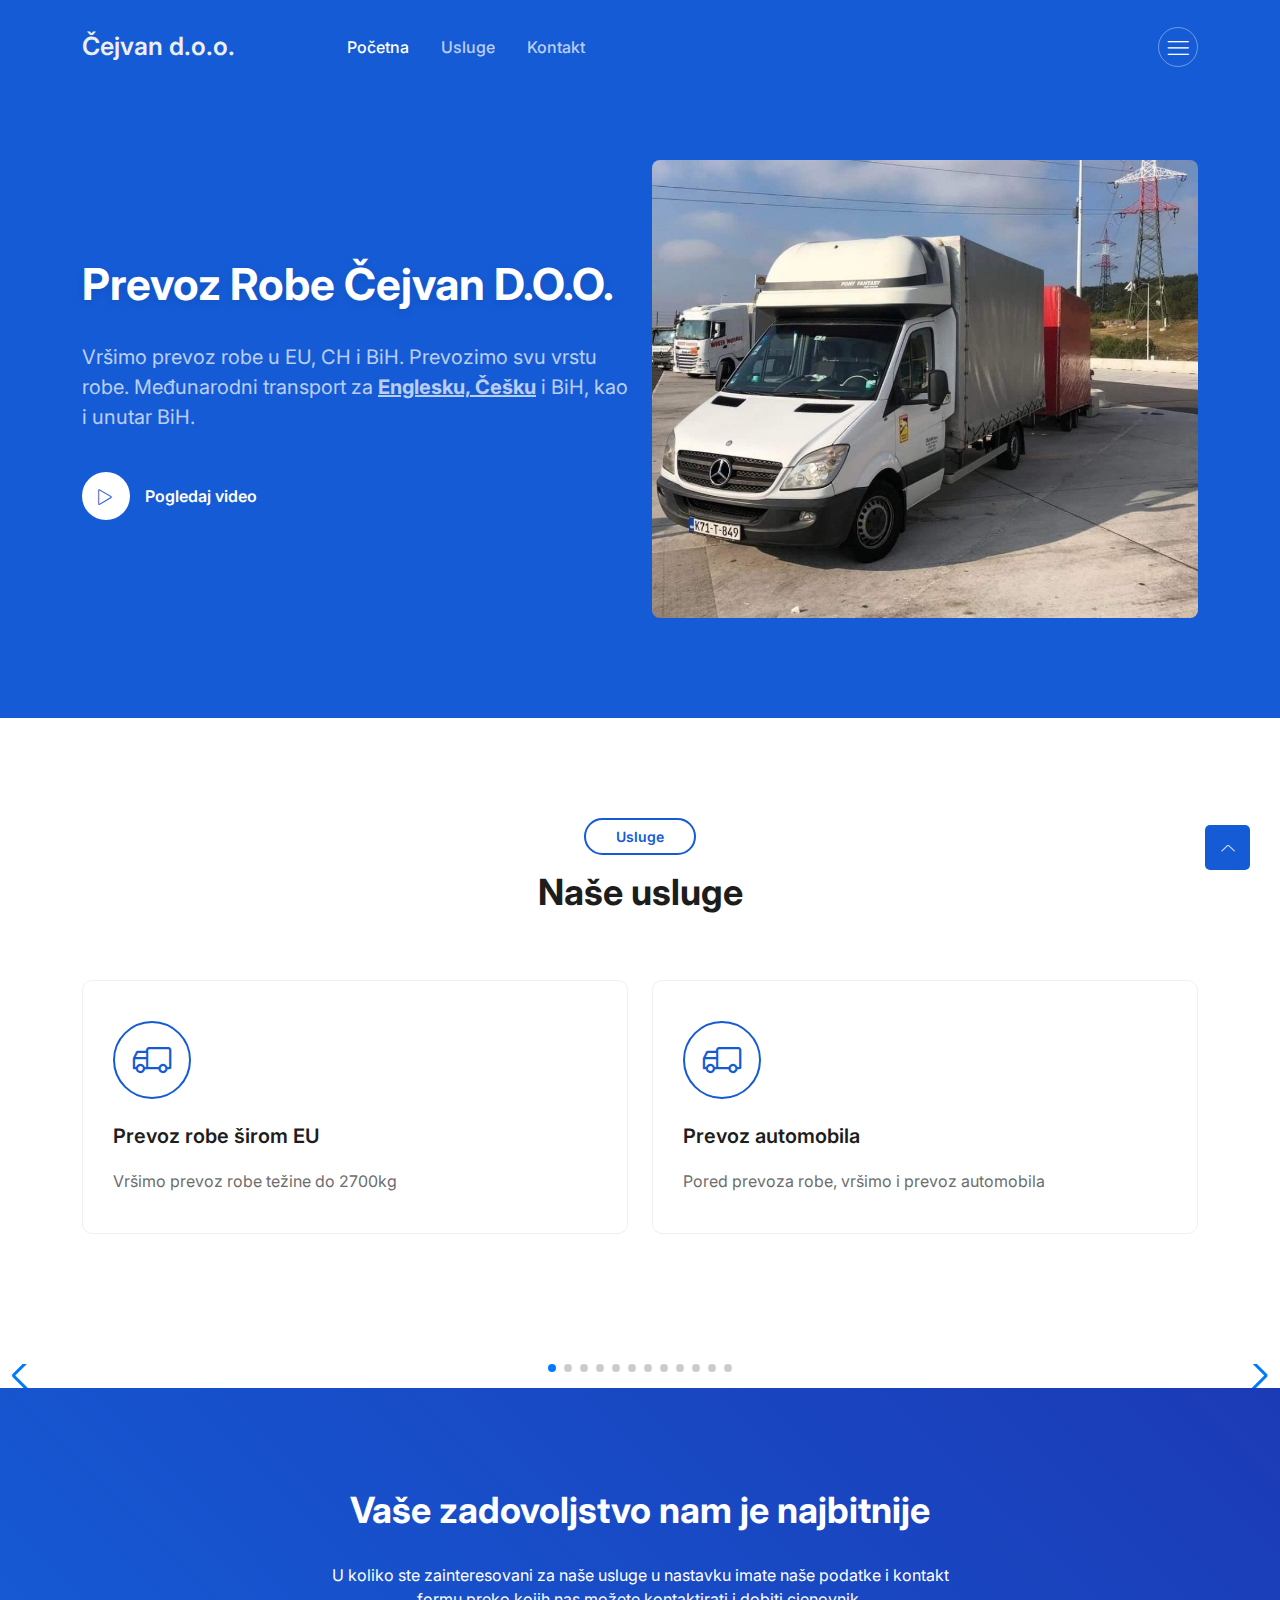
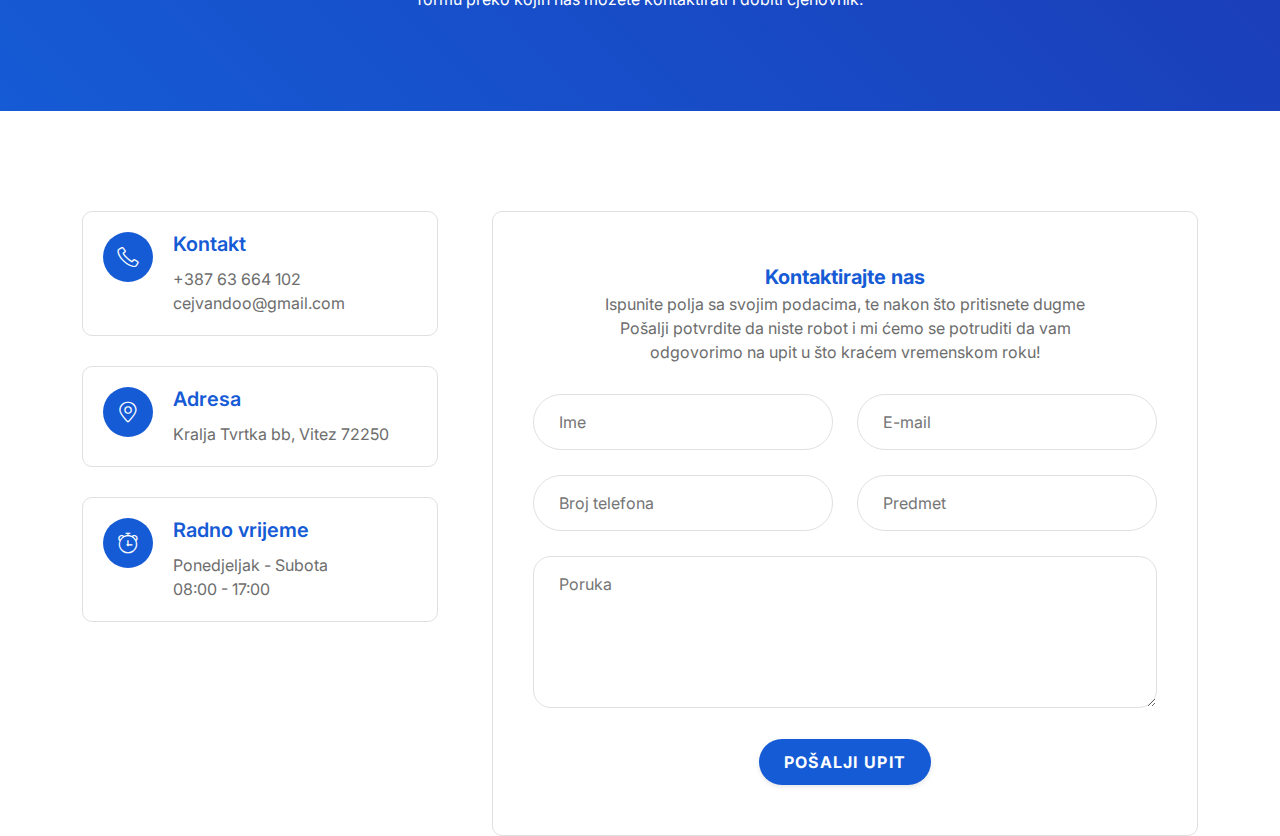
==== commit b7432b66: "Update index.html" ====
--- a/cejvandoo/index.html
+++ b/cejvandoo/index.html
@@ -25,6 +25,9 @@
 
   <!--====== gLightBox css ======-->
   <link rel="stylesheet" href="assets/css/glightbox.min.css" />
+
+  <!--====== swiper js ======-->
+  <link rel="stylesheet" href="https://cdn.jsdelivr.net/npm/swiper@8/swiper-bundle.min.css" />
 
   <link rel="stylesheet" href="style.css" />
 </head>
@@ -119,8 +122,8 @@
         <div class="col-lg-6 col-md-12 col-12">
           <div class="header-content">
             <h1>Prevoz robe Čejvan d.o.o.</h1>
-            <p>
-              Vršimo prevoz robe u EU, CH i BiH. Prevozimo svu vrstu robe. Međunarodni transport za Englesku, Češku i BiH kao i unutar BiH.
+            <p style="font-size: 20px;">
+              Vršimo prevoz robe u EU, CH i BiH. Prevozimo svu vrstu robe. Međunarodni transport za <span style="font-weight: bold; text-decoration: underline;">Englesku, Češku</span> i BiH, kao i unutar BiH.
             </p>
             <div class="button">
               <a href="https://www.youtube.com/watch?v=r44RKWyfcFw&fbclid=IwAR21beSJORalzmzokxDRcGfkZA1AtRTE__l5N4r09HcGS5Y6vOluyouM9EM"
@@ -194,7 +197,37 @@
   </section>
   <!-- ===== service-area end ===== -->
 
-
+  <section class="image-container">
+    <!-- Slider main container -->
+      <div class="swiper">
+        <!-- Additional required wrapper -->
+        <div class="swiper-wrapper">
+          <!-- Slides -->
+          <div class="swiper-slide"><img src="/assets/images/swiper/IMG_20230115_153231_887.jpg" alt=""></div>
+          <div class="swiper-slide"><img src="/assets/images/swiper/IMG_20230115_160849_606.jpg" alt=""></div>
+          <div class="swiper-slide"><img src="/assets/images/swiper/IMG_20230115_160855_342.jpg" alt=""></div>
+          <div class="swiper-slide"><img src="/assets/images/swiper/IMG_20230115_160858_153.jpg" alt=""></div>
+          <div class="swiper-slide"><img src="/assets/images/swiper/IMG_20230115_160901_318.jpg" alt=""></div>
+          <div class="swiper-slide"><img src="/assets/images/swiper/IMG_20230115_160904_357.jpg" alt=""></div>
+          <div class="swiper-slide"><img src="/assets/images/swiper/IMG_20230115_160907_245.jpg" alt=""></div>
+          <div class="swiper-slide"><img src="/assets/images/swiper/IMG_20230115_160910_166.jpg" alt=""></div>
+          <div class="swiper-slide"><img src="/assets/images/swiper/IMG_20230115_181223_110.jpg" alt=""></div>
+          <div class="swiper-slide"><img src="/assets/images/swiper/IMG_20230115_181225_637.jpg" alt=""></div>
+          <div class="swiper-slide"><img src="/assets/images/swiper/IMG_20230115_181229_869.jpg" alt=""></div>
+          <div class="swiper-slide"><img src="/assets/images/swiper/IMG_20230115_181232_786.jpg" alt=""></div>
+          
+          
+        </div>
+        <!-- If we need pagination -->
+        <div class="swiper-pagination"></div>
+
+        <!-- If we need navigation buttons -->
+        <div class="swiper-button-prev"></div>
+        <div class="swiper-button-next"></div>
+
+      </div>
+
+  </section>
   
 
   <!-- Start Cta Area -->
@@ -333,6 +366,7 @@
   <script src="assets/js/glightbox.min.js"></script>
   <script src="assets/js/main.js"></script>
   <script src="assets/js/tiny-slider.js"></script>
+  <script src="https://cdn.jsdelivr.net/npm/swiper@8/swiper-bundle.min.js"></script>
 
   <script>
 
@@ -376,6 +410,26 @@
     });
 
   </script>
+
+  <script>
+    const swiper = new Swiper('.swiper', {
+      
+      loop: true,
+
+      // If we need pagination
+      pagination: {
+        el: '.swiper-pagination',
+      },
+
+      // Navigation arrows
+      navigation: {
+        nextEl: '.swiper-button-next',
+        prevEl: '.swiper-button-prev',
+      },
+
+  
+});
+  </script>
 </body>
 
 </html>